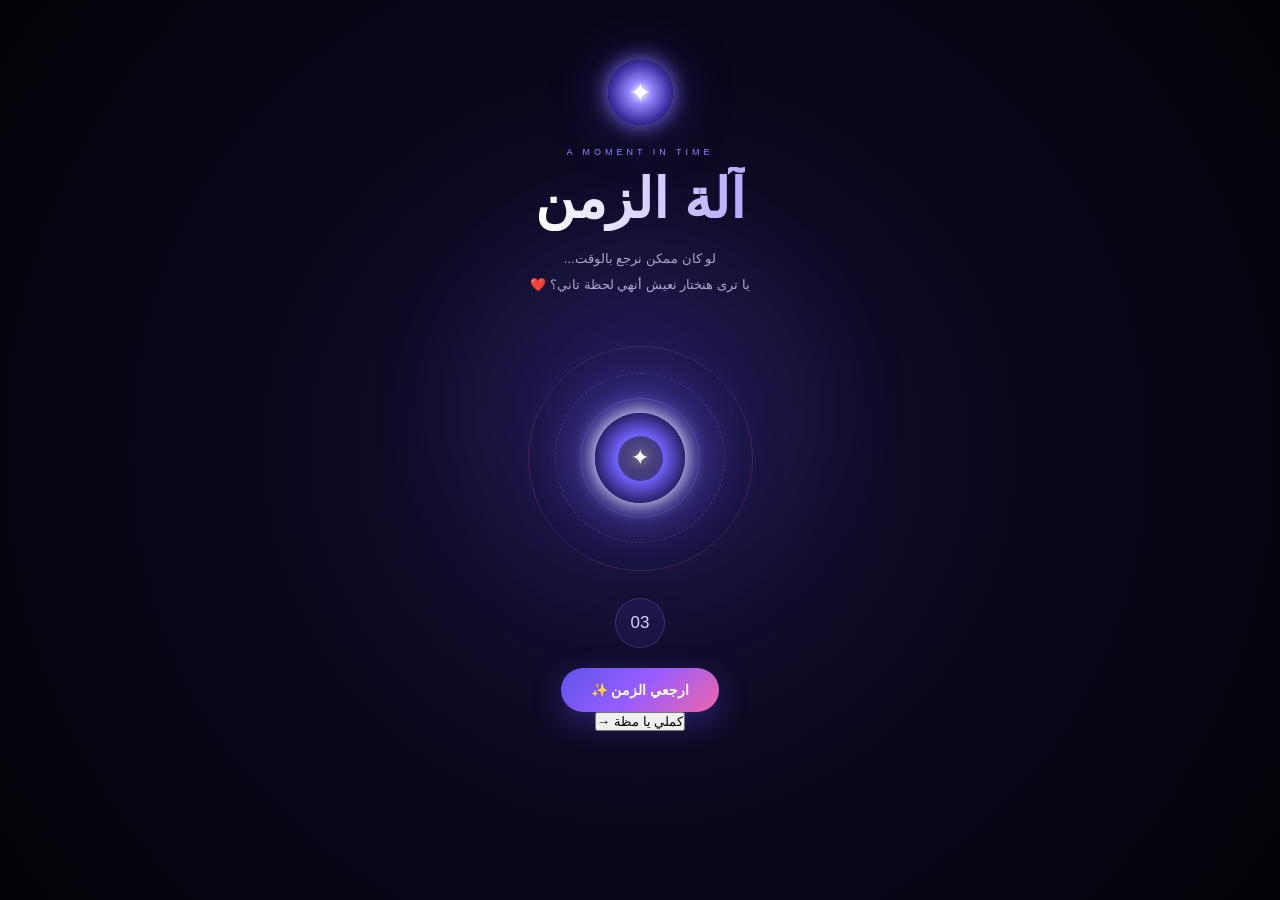
==== gallery.html @ 5ac88e06 "Fix button markup and add newline at end of file" ====
<!DOCTYPE html>
<html lang="ar" dir="rtl">

<head>
    <meta charset="UTF-8">

    <meta
        name="viewport"
        content="width=device-width, initial-scale=1.0"
    >

    <title>آلة الزمن ❤️</title>

    <link rel="stylesheet" href="gallery.css">
</head>

<body>

    <!-- النجوم -->
    <div id="stars"></div>

    <!-- الإضاءة -->
    <div class="ambient-light"></div>

    <main class="time-page">

        <div class="time-badge">
            ✦
        </div>

        <span class="mini-title">
            A MOMENT IN TIME
        </span>

        <h1>
            آلة الزمن
        </h1>

        <p class="intro">
            لو كان ممكن نرجع بالوقت...
            <br>
            يا ترى هنختار نعيش أنهي لحظة تاني؟ ❤️
        </p>


        <!-- الساعة -->
        <div class="time-machine">

            <div class="orbit orbit-1"></div>
            <div class="orbit orbit-2"></div>
            <div class="orbit orbit-3"></div>

            <div class="clock">

                <div class="clock-inner">
                    <span id="clockSymbol">✦</span>
                </div>

            </div>

        </div>


        <!-- العد التنازلي -->

        <div class="countdown">

            <span id="counter">
                03
            </span>

        </div>


        <button
            id="startTime"
            class="time-button"
        >
            ارجعي الزمن ✨
        </button>


        <!-- الذكريات -->

        <section
            id="memoryBox"
            class="memory-box"
        >

            <div class="memory-line"></div>

            <span class="memory-number">
                MEMORY <b id="memoryNumber">01</b>
            </span>

            <h2 id="memoryTitle">
                لحظة...
            </h2>

            <p id="memoryText">
                الزمن لسه بيبدأ ❤️
            </p>

            <div class="memory-symbol">
                ∞
            </div>

        </section>


        <button
            id="nextPageBtn"
            class="next-page-button"
        >
                <span class="btn-text">كملي يا مظة</span>
            <span class="btn-icon">→</span>
        </button>



    </main>


    <script src="gallery.js"></script>

</body>
</html>
---- gallery.css ----
* {
    margin: 0;
    padding: 0;
    box-sizing: border-box;
}

html,
body {
    min-height: 100%;
}

body {
    overflow-x: hidden;

    background:
        radial-gradient(
            circle at center,
            #19143d 0%,
            #09071b 50%,
            #020207 100%
        );

    color: white;

    font-family:
        Arial,
        sans-serif;
}


/* =========================
   STARS
========================= */

#stars {
    position: fixed;
    inset: 0;

    overflow: hidden;

    pointer-events: none;

    z-index: 0;
}

.star {
    position: absolute;

    width: 2px;
    height: 2px;

    border-radius: 50%;

    background: white;

    box-shadow:
        0 0 7px white,
        0 0 15px #9d8cff;

    animation:
        starMove linear infinite,
        starBlink ease-in-out infinite;
}

@keyframes starMove {

    from {
        transform:
            translateY(110vh);
    }

    to {
        transform:
            translateY(-20vh);
    }

}

@keyframes starBlink {

    50% {
        opacity: .2;
        transform: scale(.5);
    }

}


/* =========================
   AMBIENT LIGHT
========================= */

.ambient-light {

    position: fixed;

    width: 500px;
    height: 500px;

    left: 50%;
    top: 45%;

    transform:
        translate(-50%, -50%);

    border-radius: 50%;

    background:
        radial-gradient(
            circle,
            rgba(105, 83, 255, .2),
            transparent 65%
        );

    filter: blur(35px);

    pointer-events: none;

    animation:
        ambientPulse 5s infinite;
}

@keyframes ambientPulse {

    50% {
        transform:
            translate(-50%, -50%)
            scale(1.4);

        opacity: .5;
    }

}


/* =========================
   PAGE
========================= */

.time-page {

    position: relative;

    z-index: 2;

    min-height: 100vh;

    padding:
        60px 20px;

    text-align: center;

    display: flex;

    flex-direction: column;

    align-items: center;
}


/* =========================
   BADGE
========================= */

.time-badge {

    width: 65px;
    height: 65px;

    display: flex;

    align-items: center;
    justify-content: center;

    border-radius: 50%;

    font-size: 27px;

    background:
        radial-gradient(
            circle,
            white,
            #9186ff 25%,
            #3a2c9c 65%,
            #17133f
        );

    box-shadow:
        0 0 20px #8275ff,
        0 0 60px rgba(100,80,255,.35);

    animation:
        badgePulse 2s infinite;
}

@keyframes badgePulse {

    50% {
        transform: scale(1.1);

        box-shadow:
            0 0 30px #968cff,
            0 0 90px rgba(100,80,255,.5);
    }

}


/* =========================
   TITLES
========================= */

.mini-title {

    margin-top: 22px;

    color: #928aff;

    font-size: 9px;

    letter-spacing: 4px;
}

h1 {

    margin-top: 10px;

    font-size:
        clamp(35px, 8vw, 55px);

    background:
        linear-gradient(
            90deg,
            #ffffff,
            #b7aaff,
            #ffacd0,
            #ffffff
        );

    background-size: 300%;

    -webkit-background-clip: text;

    -webkit-text-fill-color: transparent;

    animation:
        gradientMove 5s linear infinite;
}

@keyframes gradientMove {

    to {
        background-position:
            300%;
    }

}

.intro {

    margin-top: 15px;

    color: #aaa7c8;

    font-size: 13px;

    line-height: 2;
}


/* =========================
   TIME MACHINE
========================= */

.time-machine {

    position: relative;

    width: 230px;
    height: 230px;

    margin:
        45px auto 20px;

    display: flex;

    align-items: center;
    justify-content: center;
}


/* الدوائر */

.orbit {

    position: absolute;

    border-radius: 50%;

    border:
        1px solid
        rgba(142,130,255,.25);
}

.orbit-1 {

    width: 120px;
    height: 120px;

    animation:
        rotateClock 5s linear infinite;
}

.orbit-2 {

    width: 170px;
    height: 170px;

    border-style: dashed;

    animation:
        rotateClock 9s linear infinite reverse;
}

.orbit-3 {

    width: 225px;
    height: 225px;

    border-color:
        rgba(255,120,190,.15);

    animation:
        rotateClock 15s linear infinite;
}

@keyframes rotateClock {

    to {
        transform: rotate(360deg);
    }

}


/* الساعة */

.clock {

    width: 90px;
    height: 90px;

    border-radius: 50%;

    display: flex;

    align-items: center;
    justify-content: center;

    background:
        radial-gradient(
            circle,
            white,
            #c5bdff 8%,
            #7264ff 35%,
            #211957 75%
        );

    box-shadow:
        0 0 20px white,
        0 0 55px #7467ff,
        0 0 100px rgba(100,80,255,.35);

    animation:
        clockPulse 2s infinite;
}

@keyframes clockPulse {

    50% {
        transform: scale(1.13);
    }

}

.clock-inner {

    width: 45px;
    height: 45px;

    border-radius: 50%;

    display: flex;

    align-items: center;
    justify-content: center;

    background:
        rgba(20,15,60,.7);

    box-shadow:
        inset 0 0 15px
        rgba(255,255,255,.2);
}

.clock-inner span {

    font-size: 22px;

    color: white;

    text-shadow:
        0 0 15px white;
}


/* =========================
   COUNTER
========================= */

.countdown {

    margin-top: 5px;
}

#counter {

    width: 50px;
    height: 50px;

    display: flex;

    align-items: center;
    justify-content: center;

    border-radius: 50%;

    color: #d9d5ff;

    font-size: 17px;

    background:
        rgba(100,90,255,.1);

    border:
        1px solid
        rgba(150,140,255,.25);
}


/* =========================
   BUTTON
========================= */

.time-button {

    margin-top: 20px;

    padding:
        14px 30px;

    border: none;

    border-radius: 50px;

    color: white;

    font-size: 14px;

    font-weight: bold;

    cursor: pointer;

    background:
        linear-gradient(
            135deg,
            #5d55e8,
            #9a5cff,
            #ed65a8
        );

    box-shadow:
        0 10px 30px
        rgba(100,80,255,.35);

    transition: .4s;
}

.time-button:hover {

    transform:
        translateY(-4px)
        scale(1.05);

    box-shadow:
        0 15px 45px
        rgba(140,80,255,.55);
}

.time-button:disabled {

    opacity: .6;

    cursor: default;

    transform: none;
}


/* =========================
   MEMORY BOX
========================= */

.memory-box {

    width:
        min(90%, 500px);

    max-height: 0;

    overflow: hidden;

    opacity: 0;

    transition:
        max-height 1.5s ease,
        opacity 1s ease,
        margin 1s ease;
}

.memory-box.show {

    max-height: 400px;

    opacity: 1;

    margin-top: 40px;
}

.memory-line {

    width: 60px;
    height: 1px;

    margin: auto;

    background:
        linear-gradient(
            90deg,
            transparent,
            #9d91ff,
            transparent
        );
}

.memory-number {

    display: block;

    margin-top: 18px;

    color: #8177ff;

    font-size: 9px;

    letter-spacing: 3px;
}

.memory-box h2 {

    margin-top: 15px;

    color: #f3f1ff;

    font-size: 22px;

}

.memory-box p {

    margin-top: 12px;

    color: #aaa8c9;

    font-size: 13px;

    line-height: 2;
}

.memory-symbol {

    margin-top: 20px;

    font-size: 38px;

    color: #a69cff;

    text-shadow:
        0 0 25px #8174ff;

    animation:
        infinityGlow 2s infinite;
}

@keyframes infinityGlow {

    50% {
        transform:
            scale(1.2)
            rotate(180deg);
    }

}


/* =========================
   BACK
========================= */

.back-button {

    margin-top: 45px;

    color: #74708f;

    text-decoration: none;

    font-size: 12px;

    transition: .3s;
}

.back-button:hover {

    color: #c3bcff;
}


/* MOBILE */

@media(max-width:600px) {

    .time-page {
        padding-top: 45px;
    }

    .time-machine {
        margin-top: 35px;
    }

}
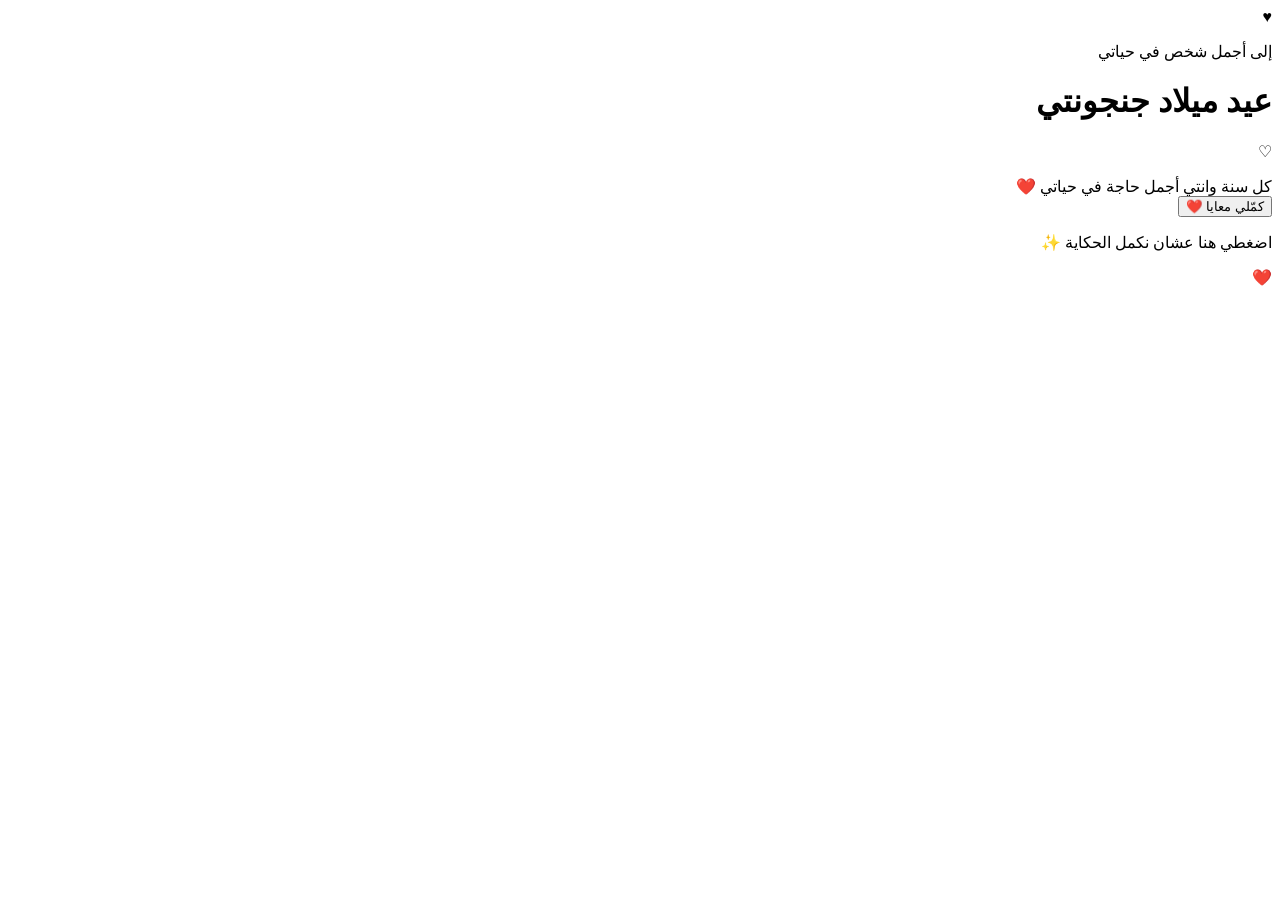
==== commit 2279f083: "Update gallery.html" ====
--- a/gallery.html
+++ b/gallery.html
@@ -1,127 +1,64 @@
 <!DOCTYPE html>
 <html lang="ar" dir="rtl">
-
 <head>
     <meta charset="UTF-8">
+    <meta name="viewport" content="width=device-width, initial-scale=1.0">
 
-    <meta
-        name="viewport"
-        content="width=device-width, initial-scale=1.0"
-    >
+    <title>عيد ميلاد جنجونتي ❤️</title>
 
-    <title>آلة الزمن ❤️</title>
-
-    <link rel="stylesheet" href="gallery.css">
+    <link rel="stylesheet" href="style.css">
 </head>
 
 <body>
 
-    <!-- النجوم -->
-    <div id="stars"></div>
+    <!-- قلوب الخلفية -->
+    <div class="hearts"></div>
 
-    <!-- الإضاءة -->
-    <div class="ambient-light"></div>
+    <!-- اللمعات -->
+    <div class="sparkles"></div>
 
-    <main class="time-page">
+    <main class="birthday-page">
 
-        <div class="time-badge">
-            ✦
-        </div>
+        <div class="top-heart">♥</div>
 
-        <span class="mini-title">
-            A MOMENT IN TIME
-        </span>
+        <p class="small-title">إلى أجمل شخص في حياتي</p>
 
-        <h1>
-            آلة الزمن
+        <h1 class="title">
+            عيد ميلاد
+            <span>جنجونتي</span>
         </h1>
 
-        <p class="intro">
-            لو كان ممكن نرجع بالوقت...
-            <br>
-            يا ترى هنختار نعيش أنهي لحظة تاني؟ ❤️
-        </p>
+        <div class="line"></div>
 
+        <!-- النص المتحرك -->
+        <div class="message-box">
 
-        <!-- الساعة -->
-        <div class="time-machine">
+            <div class="heart-icon">♡</div>
 
-            <div class="orbit orbit-1"></div>
-            <div class="orbit orbit-2"></div>
-            <div class="orbit orbit-3"></div>
-
-            <div class="clock">
-
-                <div class="clock-inner">
-                    <span id="clockSymbol">✦</span>
-                </div>
-
-            </div>
+            <p id="typingText"></p>
 
         </div>
 
-
-        <!-- العد التنازلي -->
-
-        <div class="countdown">
-
-            <span id="counter">
-                03
-            </span>
-
+        <div class="love-text">
+            كل سنة وانتي أجمل حاجة في حياتي ❤️
         </div>
 
-
-        <button
-            id="startTime"
-            class="time-button"
-        >
-            ارجعي الزمن ✨
+        <!-- زر الانتقال -->
+        <button class="next-btn" onclick="goNext()">
+            <span>كمّلي معايا</span>
+            <b>❤️</b>
         </button>
 
-
-        <!-- الذكريات -->
-
-        <section
-            id="memoryBox"
-            class="memory-box"
-        >
-
-            <div class="memory-line"></div>
-
-            <span class="memory-number">
-                MEMORY <b id="memoryNumber">01</b>
-            </span>
-
-            <h2 id="memoryTitle">
-                لحظة...
-            </h2>
-
-            <p id="memoryText">
-                الزمن لسه بيبدأ ❤️
-            </p>
-
-            <div class="memory-symbol">
-                ∞
-            </div>
-
-        </section>
-
-
-        <button
-            id="nextPageBtn"
-            class="next-page-button"
-        >
-                <span class="btn-text">كملي يا مظة</span>
-            <span class="btn-icon">→</span>
-        </button>
-
-
+        <p class="hint">اضغطي هنا عشان نكمل الحكاية ✨</p>
 
     </main>
 
+    <!-- شاشة الانتقال -->
+    <div class="transition-screen">
+        <div class="transition-heart">❤️</div>
+    </div>
 
-    <script src="gallery.js"></script>
+    <script src="script.js"></script>
 
 </body>
 </html>
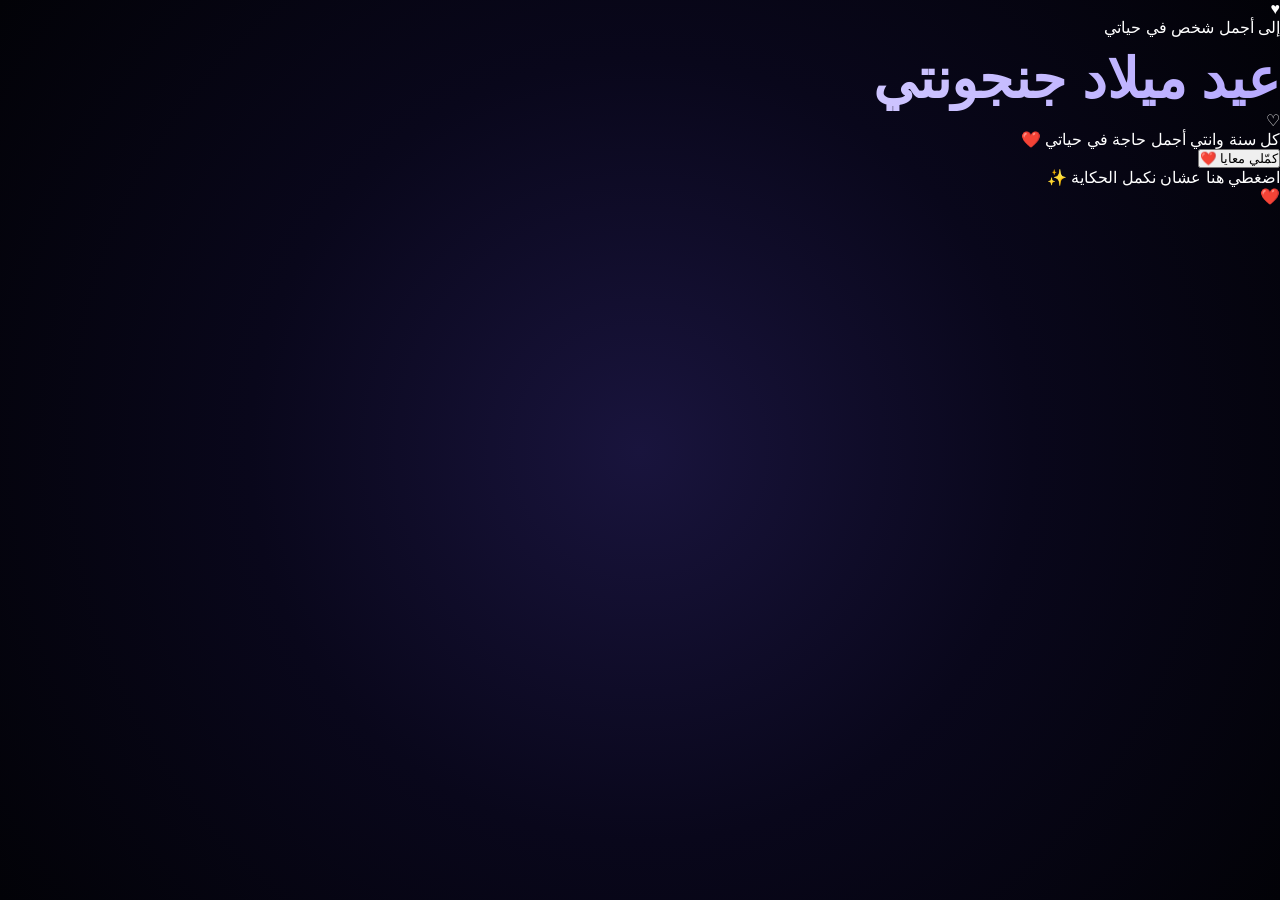
==== commit f55f3d75: "Update gallery.html" ====
--- a/gallery.html
+++ b/gallery.html
@@ -6,7 +6,7 @@
 
     <title>عيد ميلاد جنجونتي ❤️</title>
 
-    <link rel="stylesheet" href="style.css">
+    <link rel="stylesheet" href="gallery.css">
 </head>
 
 <body>
--- a/gallery.css
+++ b/gallery.css
@@ -0,0 +1,757 @@
+* {
+    margin: 0;
+    padding: 0;
+    box-sizing: border-box;
+}
+
+html,
+body {
+    min-height: 100%;
+}
+
+body {
+    overflow-x: hidden;
+
+    background:
+        radial-gradient(
+            circle at center,
+            #19143d 0%,
+            #09071b 50%,
+            #020207 100%
+        );
+
+    color: white;
+
+    font-family:
+        Arial,
+        sans-serif;
+}
+
+
+/* =========================
+   STARS
+========================= */
+
+#stars {
+    position: fixed;
+    inset: 0;
+
+    overflow: hidden;
+
+    pointer-events: none;
+
+    z-index: 0;
+}
+
+.star {
+    position: absolute;
+
+    width: 2px;
+    height: 2px;
+
+    border-radius: 50%;
+
+    background: white;
+
+    box-shadow:
+        0 0 7px white,
+        0 0 15px #9d8cff;
+
+    animation:
+        starMove linear infinite,
+        starBlink ease-in-out infinite;
+}
+
+@keyframes starMove {
+
+    from {
+        transform:
+            translateY(110vh);
+    }
+
+    to {
+        transform:
+            translateY(-20vh);
+    }
+
+}
+
+@keyframes starBlink {
+
+    50% {
+        opacity: .2;
+        transform: scale(.5);
+    }
+
+}
+
+
+/* =========================
+   AMBIENT LIGHT
+========================= */
+
+.ambient-light {
+
+    position: fixed;
+
+    width: 500px;
+    height: 500px;
+
+    left: 50%;
+    top: 45%;
+
+    transform:
+        translate(-50%, -50%);
+
+    border-radius: 50%;
+
+    background:
+        radial-gradient(
+            circle,
+            rgba(105, 83, 255, .2),
+            transparent 65%
+        );
+
+    filter: blur(35px);
+
+    pointer-events: none;
+
+    animation:
+        ambientPulse 5s infinite;
+}
+
+@keyframes ambientPulse {
+
+    50% {
+        transform:
+            translate(-50%, -50%)
+            scale(1.4);
+
+        opacity: .5;
+    }
+
+}
+
+
+/* =========================
+   PAGE
+========================= */
+
+.time-page {
+
+    position: relative;
+
+    z-index: 2;
+
+    min-height: 100vh;
+
+    padding:
+        60px 20px;
+
+    text-align: center;
+
+    display: flex;
+
+    flex-direction: column;
+
+    align-items: center;
+}
+
+
+/* =========================
+   BADGE
+========================= */
+
+.time-badge {
+
+    width: 65px;
+    height: 65px;
+
+    display: flex;
+
+    align-items: center;
+    justify-content: center;
+
+    border-radius: 50%;
+
+    font-size: 27px;
+
+    background:
+        radial-gradient(
+            circle,
+            white,
+            #9186ff 25%,
+            #3a2c9c 65%,
+            #17133f
+        );
+
+    box-shadow:
+        0 0 20px #8275ff,
+        0 0 60px rgba(100,80,255,.35);
+
+    animation:
+        badgePulse 2s infinite;
+}
+
+@keyframes badgePulse {
+
+    50% {
+        transform: scale(1.1);
+
+        box-shadow:
+            0 0 30px #968cff,
+            0 0 90px rgba(100,80,255,.5);
+    }
+
+}
+
+
+/* =========================
+   TITLES
+========================= */
+
+.mini-title {
+
+    margin-top: 22px;
+
+    color: #928aff;
+
+    font-size: 9px;
+
+    letter-spacing: 4px;
+}
+
+h1 {
+
+    margin-top: 10px;
+
+    font-size:
+        clamp(35px, 8vw, 55px);
+
+    background:
+        linear-gradient(
+            90deg,
+            #ffffff,
+            #b7aaff,
+            #ffacd0,
+            #ffffff
+        );
+
+    background-size: 300%;
+
+    -webkit-background-clip: text;
+
+    -webkit-text-fill-color: transparent;
+
+    animation:
+        gradientMove 5s linear infinite;
+}
+
+@keyframes gradientMove {
+
+    to {
+        background-position:
+            300%;
+    }
+
+}
+
+.intro {
+
+    margin-top: 15px;
+
+    color: #aaa7c8;
+
+    font-size: 13px;
+
+    line-height: 2;
+}
+
+
+/* =========================
+   TIME MACHINE
+========================= */
+
+.time-machine {
+
+    position: relative;
+
+    width: 230px;
+    height: 230px;
+
+    margin:
+        45px auto 20px;
+
+    display: flex;
+
+    align-items: center;
+    justify-content: center;
+}
+
+
+/* الدوائر */
+
+.orbit {
+
+    position: absolute;
+
+    border-radius: 50%;
+
+    border:
+        1px solid
+        rgba(142,130,255,.25);
+}
+
+.orbit-1 {
+
+    width: 120px;
+    height: 120px;
+
+    animation:
+        rotateClock 5s linear infinite;
+}
+
+.orbit-2 {
+
+    width: 170px;
+    height: 170px;
+
+    border-style: dashed;
+
+    animation:
+        rotateClock 9s linear infinite reverse;
+}
+
+.orbit-3 {
+
+    width: 225px;
+    height: 225px;
+
+    border-color:
+        rgba(255,120,190,.15);
+
+    animation:
+        rotateClock 15s linear infinite;
+}
+
+@keyframes rotateClock {
+
+    to {
+        transform: rotate(360deg);
+    }
+
+}
+
+
+/* الساعة */
+
+.clock {
+
+    width: 90px;
+    height: 90px;
+
+    border-radius: 50%;
+
+    display: flex;
+
+    align-items: center;
+    justify-content: center;
+
+    background:
+        radial-gradient(
+            circle,
+            white,
+            #c5bdff 8%,
+            #7264ff 35%,
+            #211957 75%
+        );
+
+    box-shadow:
+        0 0 20px white,
+        0 0 55px #7467ff,
+        0 0 100px rgba(100,80,255,.35);
+
+    animation:
+        clockPulse 2s infinite;
+}
+
+@keyframes clockPulse {
+
+    50% {
+        transform: scale(1.13);
+    }
+
+}
+
+.clock-inner {
+
+    width: 45px;
+    height: 45px;
+
+    border-radius: 50%;
+
+    display: flex;
+
+    align-items: center;
+    justify-content: center;
+
+    background:
+        rgba(20,15,60,.7);
+
+    box-shadow:
+        inset 0 0 15px
+        rgba(255,255,255,.2);
+}
+
+.clock-inner span {
+
+    font-size: 22px;
+
+    color: white;
+
+    text-shadow:
+        0 0 15px white;
+}
+
+
+/* =========================
+   COUNTER
+========================= */
+
+.countdown {
+
+    margin-top: 5px;
+}
+
+#counter {
+
+    width: 50px;
+    height: 50px;
+
+    display: flex;
+
+    align-items: center;
+    justify-content: center;
+
+    border-radius: 50%;
+
+    color: #d9d5ff;
+
+    font-size: 17px;
+
+    background:
+        rgba(100,90,255,.1);
+
+    border:
+        1px solid
+        rgba(150,140,255,.25);
+}
+
+
+/* =========================
+   BUTTON
+========================= */
+
+.time-button {
+
+    margin-top: 20px;
+
+    padding:
+        14px 30px;
+
+    border: none;
+
+    border-radius: 50px;
+
+    color: white;
+
+    font-size: 14px;
+
+    font-weight: bold;
+
+    cursor: pointer;
+
+    background:
+        linear-gradient(
+            135deg,
+            #5d55e8,
+            #9a5cff,
+            #ed65a8
+        );
+
+    box-shadow:
+        0 10px 30px
+        rgba(100,80,255,.35);
+
+    transition: .4s;
+}
+
+.time-button:hover {
+
+    transform:
+        translateY(-4px)
+        scale(1.05);
+
+    box-shadow:
+        0 15px 45px
+        rgba(140,80,255,.55);
+}
+
+.time-button:disabled {
+
+    opacity: .6;
+
+    cursor: default;
+
+    transform: none;
+}
+
+
+/* =========================
+   MEMORY BOX
+========================= */
+
+.memory-box {
+
+    width:
+        min(90%, 500px);
+
+    max-height: 0;
+
+    overflow: hidden;
+
+    opacity: 0;
+
+    transition:
+        max-height 1.5s ease,
+        opacity 1s ease,
+        margin 1s ease;
+}
+
+.memory-box.show {
+
+    max-height: 400px;
+
+    opacity: 1;
+
+    margin-top: 40px;
+}
+
+.memory-line {
+
+    width: 60px;
+    height: 1px;
+
+    margin: auto;
+
+    background:
+        linear-gradient(
+            90deg,
+            transparent,
+            #9d91ff,
+            transparent
+        );
+}
+
+.memory-number {
+
+    display: block;
+
+    margin-top: 18px;
+
+    color: #8177ff;
+
+    font-size: 9px;
+
+    letter-spacing: 3px;
+}
+
+.memory-box h2 {
+
+    margin-top: 15px;
+
+    color: #f3f1ff;
+
+    font-size: 22px;
+
+}
+
+.memory-box p {
+
+    margin-top: 12px;
+
+    color: #aaa8c9;
+
+    font-size: 13px;
+
+    line-height: 2;
+}
+
+.memory-symbol {
+
+    margin-top: 20px;
+
+    font-size: 38px;
+
+    color: #a69cff;
+
+    text-shadow:
+        0 0 25px #8174ff;
+
+    animation:
+        infinityGlow 2s infinite;
+}
+
+@keyframes infinityGlow {
+
+    50% {
+        transform:
+            scale(1.2)
+            rotate(180deg);
+    }
+
+}
+
+
+/* =========================
+   NEXT PAGE BUTTON
+========================= */
+
+.next-page-button {
+
+    margin-top: 50px;
+
+    padding: 15px 35px;
+
+    border: 2px solid transparent;
+
+    border-radius: 50px;
+
+    color: white;
+
+    font-size: 15px;
+
+    font-weight: bold;
+    
+    cursor: pointer;
+    
+    background: linear-gradient(
+        135deg,
+        #ff6b9d,
+        #c44569
+    );
+
+    box-shadow:
+        0 10px 30px
+        rgba(200, 69, 105, 0.4);
+
+    transition: all 0.5s cubic-bezier(0.25, 0.8, 0.25, 1);
+
+    position: relative;
+
+    overflow: hidden;
+
+    display: flex;
+
+    align-items: center;
+    gap: 10px;
+}
+
+.next-page-button::before {
+
+    content: '';
+
+    position: absolute;
+
+    top: 50%;
+
+    left: -100%;
+
+    width: 100%;
+
+    height: 100%;
+
+    background: linear-gradient(
+        90deg,
+        transparent,
+        rgba(255, 255, 255, 0.3),
+        transparent
+    );
+
+    transform: translateY(-50%);
+
+    transition: left 0.5s;
+}
+
+.next-page-button:hover::before {
+
+    left: 100%;
+}
+
+.next-page-button:hover {
+
+    transform: translateY(-5px) scale(1.08);
+
+    box-shadow:
+        0 20px 50px
+        rgba(200, 69, 105, 0.6),
+        0 0 30px rgba(255, 107, 157, 0.4);
+
+    background: linear-gradient(
+        135deg,
+        #ff85b3,
+        #d46578
+    );
+}
+
+.btn-text {
+
+    position: relative;
+
+    z-index: 1;
+}
+
+.btn-icon {
+
+    position: relative;
+
+    z-index: 1;
+
+    display: inline-block;
+
+    transition: transform 0.5s cubic-bezier(0.25, 0.8, 0.25, 1);
+
+    font-size: 18px;
+}
+
+.next-page-button:hover .btn-icon {
+
+    transform: translateX(8px);
+}
+
+.next-page-button:active {
+
+    transform: translateY(-2px) scale(1.05);
+}
+
+
+/* MOBILE */
+
+@media(max-width:600px) {
+
+    .time-page {
+        padding-top: 45px;
+    }
+
+    .time-machine {
+        margin-top: 35px;
+    }
+
+    .next-page-button {
+        margin-top: 40px;
+
+        padding: 12px 25px;
+
+        font-size: 13px;
+    }
+
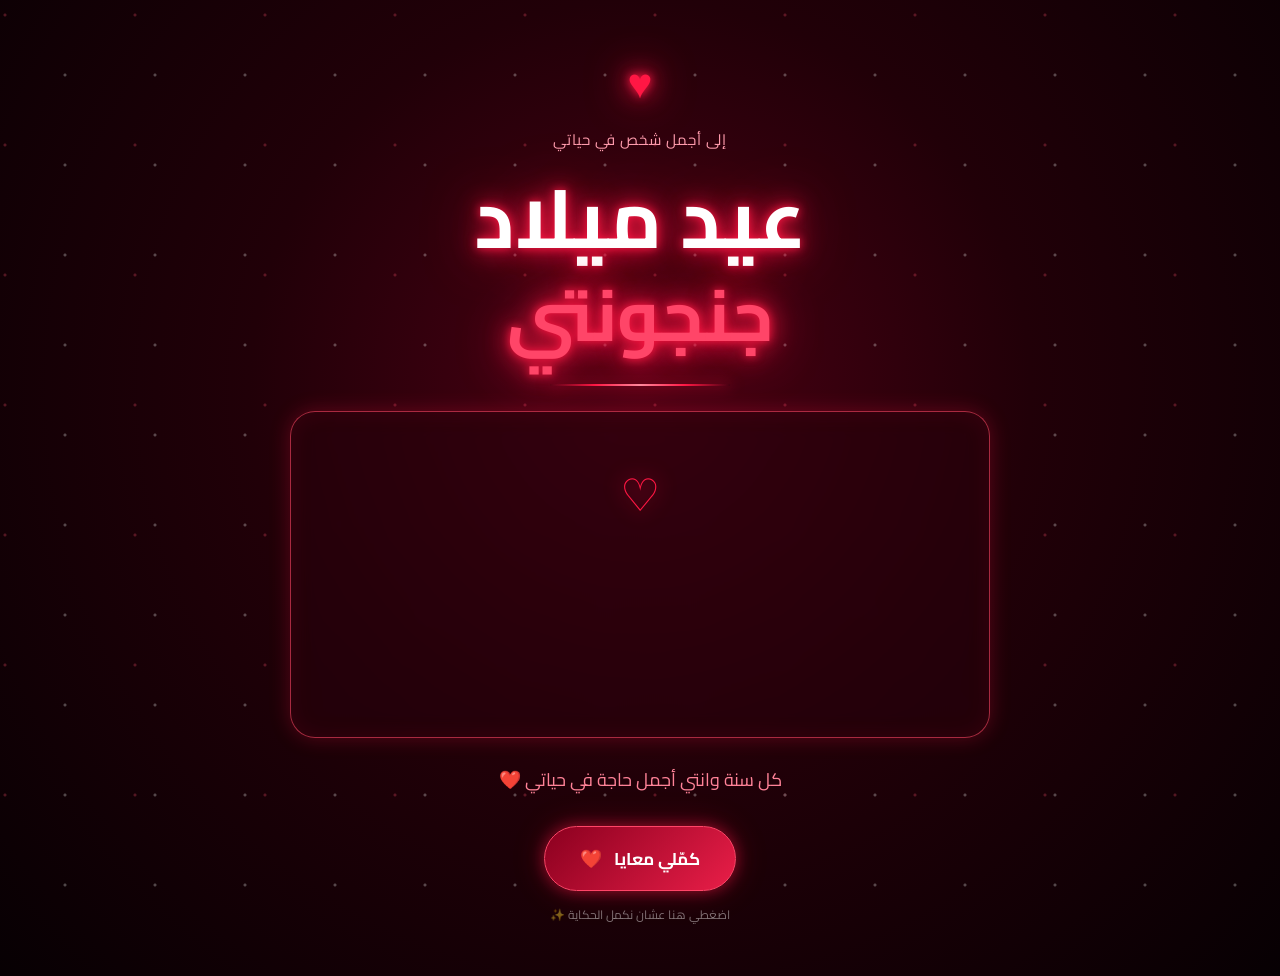
==== commit 56635e6b: "Update gallery.html" ====
--- a/gallery.html
+++ b/gallery.html
@@ -6,7 +6,7 @@
 
     <title>عيد ميلاد جنجونتي ❤️</title>
 
-    <link rel="stylesheet" href="gallery.css">
+    <link rel="stylesheet" href="/gallery.css">
 </head>
 
 <body>
--- a/gallery.css
+++ b/gallery.css
@@ -1,757 +1,549 @@
+@import url('https://fonts.googleapis.com/css2?family=Cairo:wght@400;600;700&family=Pacifico&display=swap');
+
 * {
     margin: 0;
     padding: 0;
     box-sizing: border-box;
 }
 
-html,
 body {
-    min-height: 100%;
-}
-
-body {
+    min-height: 100vh;
     overflow-x: hidden;
-
     background:
-        radial-gradient(
-            circle at center,
-            #19143d 0%,
-            #09071b 50%,
-            #020207 100%
-        );
-
+        radial-gradient(circle at 50% 40%, #4d0014 0%, #210008 45%, #070003 100%);
     color: white;
-
-    font-family:
-        Arial,
-        sans-serif;
-}
-
-
-/* =========================
-   STARS
-========================= */
-
-#stars {
-    position: fixed;
-    inset: 0;
-
-    overflow: hidden;
-
-    pointer-events: none;
-
-    z-index: 0;
-}
-
-.star {
-    position: absolute;
-
-    width: 2px;
-    height: 2px;
-
-    border-radius: 50%;
-
-    background: white;
-
-    box-shadow:
-        0 0 7px white,
-        0 0 15px #9d8cff;
-
-    animation:
-        starMove linear infinite,
-        starBlink ease-in-out infinite;
-}
-
-@keyframes starMove {
-
+    font-family: "Cairo", sans-serif;
+}
+
+/* =========================
+   الصفحة
+========================= */
+
+.birthday-page {
+    min-height: 100vh;
+    position: relative;
+    z-index: 5;
+
+    display: flex;
+    flex-direction: column;
+    align-items: center;
+    justify-content: center;
+
+    padding: 50px 20px;
+    text-align: center;
+
+    animation: pageIn 1.5s ease;
+}
+
+@keyframes pageIn {
     from {
-        transform:
-            translateY(110vh);
+        opacity: 0;
+        transform: scale(.92);
     }
 
     to {
-        transform:
-            translateY(-20vh);
-    }
-
-}
-
-@keyframes starBlink {
-
-    50% {
-        opacity: .2;
-        transform: scale(.5);
-    }
-
-}
-
-
-/* =========================
-   AMBIENT LIGHT
-========================= */
-
-.ambient-light {
-
-    position: fixed;
-
-    width: 500px;
-    height: 500px;
-
-    left: 50%;
-    top: 45%;
-
-    transform:
-        translate(-50%, -50%);
-
-    border-radius: 50%;
-
-    background:
-        radial-gradient(
-            circle,
-            rgba(105, 83, 255, .2),
-            transparent 65%
-        );
-
-    filter: blur(35px);
-
-    pointer-events: none;
-
-    animation:
-        ambientPulse 5s infinite;
-}
-
-@keyframes ambientPulse {
-
-    50% {
-        transform:
-            translate(-50%, -50%)
-            scale(1.4);
-
-        opacity: .5;
-    }
-
-}
-
-
-/* =========================
-   PAGE
-========================= */
-
-.time-page {
-
-    position: relative;
-
-    z-index: 2;
-
-    min-height: 100vh;
-
-    padding:
-        60px 20px;
-
-    text-align: center;
-
-    display: flex;
-
-    flex-direction: column;
-
-    align-items: center;
-}
-
-
-/* =========================
-   BADGE
-========================= */
-
-.time-badge {
-
+        opacity: 1;
+        transform: scale(1);
+    }
+}
+
+/* =========================
+   القلب العلوي
+========================= */
+
+.top-heart {
     width: 65px;
     height: 65px;
 
     display: flex;
-
     align-items: center;
     justify-content: center;
 
-    border-radius: 50%;
-
-    font-size: 27px;
-
-    background:
-        radial-gradient(
-            circle,
-            white,
-            #9186ff 25%,
-            #3a2c9c 65%,
-            #17133f
-        );
-
-    box-shadow:
-        0 0 20px #8275ff,
-        0 0 60px rgba(100,80,255,.35);
-
-    animation:
-        badgePulse 2s infinite;
-}
-
-@keyframes badgePulse {
+    color: #ff1744;
+    font-size: 42px;
+
+    text-shadow:
+        0 0 10px #ff1744,
+        0 0 25px #ff1744,
+        0 0 45px #ff1744;
+
+    animation: heartbeat 1.4s infinite;
+}
+
+@keyframes heartbeat {
+    0%, 100% {
+        transform: scale(1);
+    }
 
     50% {
-        transform: scale(1.1);
-
-        box-shadow:
-            0 0 30px #968cff,
-            0 0 90px rgba(100,80,255,.5);
-    }
-
-}
-
-
-/* =========================
-   TITLES
-========================= */
-
-.mini-title {
-
-    margin-top: 22px;
-
-    color: #928aff;
-
-    font-size: 9px;
-
-    letter-spacing: 4px;
-}
-
-h1 {
-
+        transform: scale(1.18);
+    }
+}
+
+/* =========================
+   العنوان الصغير
+========================= */
+
+.small-title {
     margin-top: 10px;
 
-    font-size:
-        clamp(35px, 8vw, 55px);
-
-    background:
-        linear-gradient(
-            90deg,
-            #ffffff,
-            #b7aaff,
-            #ffacd0,
-            #ffffff
-        );
-
-    background-size: 300%;
-
-    -webkit-background-clip: text;
-
-    -webkit-text-fill-color: transparent;
-
-    animation:
-        gradientMove 5s linear infinite;
-}
-
-@keyframes gradientMove {
+    color: #ff9bad;
+    font-size: 15px;
+    letter-spacing: 1px;
+
+    animation: fadeUp 1s ease .5s both;
+}
+
+/* =========================
+   العنوان
+========================= */
+
+.title {
+    margin-top: 15px;
+
+    font-size: clamp(42px, 8vw, 82px);
+    line-height: 1.2;
+
+    font-weight: 700;
+
+    text-shadow:
+        0 0 10px #ff1744,
+        0 0 25px #ff1744,
+        0 0 55px rgba(255, 23, 68, .7);
+
+    animation: titleGlow 2s ease-in-out infinite alternate;
+}
+
+.title span {
+    display: block;
+
+    margin-top: 5px;
+
+    color: #ff4568;
+
+    font-size: clamp(38px, 7vw, 72px);
+
+    text-shadow:
+        0 0 10px #ff1744,
+        0 0 25px #ff1744,
+        0 0 50px #ff1744;
+}
+
+@keyframes titleGlow {
+    from {
+        filter: brightness(.9);
+    }
 
     to {
-        background-position:
-            300%;
-    }
-
-}
-
-.intro {
-
-    margin-top: 15px;
-
-    color: #aaa7c8;
-
-    font-size: 13px;
-
-    line-height: 2;
-}
-
-
-/* =========================
-   TIME MACHINE
-========================= */
-
-.time-machine {
-
-    position: relative;
-
-    width: 230px;
-    height: 230px;
-
-    margin:
-        45px auto 20px;
-
-    display: flex;
-
-    align-items: center;
-    justify-content: center;
-}
-
-
-/* الدوائر */
-
-.orbit {
-
-    position: absolute;
-
-    border-radius: 50%;
-
-    border:
-        1px solid
-        rgba(142,130,255,.25);
-}
-
-.orbit-1 {
-
-    width: 120px;
-    height: 120px;
-
-    animation:
-        rotateClock 5s linear infinite;
-}
-
-.orbit-2 {
-
-    width: 170px;
-    height: 170px;
-
-    border-style: dashed;
-
-    animation:
-        rotateClock 9s linear infinite reverse;
-}
-
-.orbit-3 {
-
-    width: 225px;
-    height: 225px;
-
-    border-color:
-        rgba(255,120,190,.15);
-
-    animation:
-        rotateClock 15s linear infinite;
-}
-
-@keyframes rotateClock {
-
-    to {
-        transform: rotate(360deg);
-    }
-
-}
-
-
-/* الساعة */
-
-.clock {
-
-    width: 90px;
-    height: 90px;
-
-    border-radius: 50%;
-
-    display: flex;
-
-    align-items: center;
-    justify-content: center;
-
-    background:
-        radial-gradient(
-            circle,
-            white,
-            #c5bdff 8%,
-            #7264ff 35%,
-            #211957 75%
-        );
-
-    box-shadow:
-        0 0 20px white,
-        0 0 55px #7467ff,
-        0 0 100px rgba(100,80,255,.35);
-
-    animation:
-        clockPulse 2s infinite;
-}
-
-@keyframes clockPulse {
-
-    50% {
-        transform: scale(1.13);
-    }
-
-}
-
-.clock-inner {
-
-    width: 45px;
-    height: 45px;
-
-    border-radius: 50%;
-
-    display: flex;
-
-    align-items: center;
-    justify-content: center;
-
-    background:
-        rgba(20,15,60,.7);
-
-    box-shadow:
-        inset 0 0 15px
-        rgba(255,255,255,.2);
-}
-
-.clock-inner span {
-
-    font-size: 22px;
-
-    color: white;
-
-    text-shadow:
-        0 0 15px white;
-}
-
-
-/* =========================
-   COUNTER
-========================= */
-
-.countdown {
-
-    margin-top: 5px;
-}
-
-#counter {
-
-    width: 50px;
-    height: 50px;
-
-    display: flex;
-
-    align-items: center;
-    justify-content: center;
-
-    border-radius: 50%;
-
-    color: #d9d5ff;
-
-    font-size: 17px;
-
-    background:
-        rgba(100,90,255,.1);
-
-    border:
-        1px solid
-        rgba(150,140,255,.25);
-}
-
-
-/* =========================
-   BUTTON
-========================= */
-
-.time-button {
-
-    margin-top: 20px;
-
-    padding:
-        14px 30px;
-
-    border: none;
-
-    border-radius: 50px;
-
-    color: white;
-
-    font-size: 14px;
-
-    font-weight: bold;
-
-    cursor: pointer;
-
-    background:
-        linear-gradient(
-            135deg,
-            #5d55e8,
-            #9a5cff,
-            #ed65a8
-        );
-
-    box-shadow:
-        0 10px 30px
-        rgba(100,80,255,.35);
-
-    transition: .4s;
-}
-
-.time-button:hover {
-
-    transform:
-        translateY(-4px)
-        scale(1.05);
-
-    box-shadow:
-        0 15px 45px
-        rgba(140,80,255,.55);
-}
-
-.time-button:disabled {
-
-    opacity: .6;
-
-    cursor: default;
-
-    transform: none;
-}
-
-
-/* =========================
-   MEMORY BOX
-========================= */
-
-.memory-box {
-
-    width:
-        min(90%, 500px);
-
-    max-height: 0;
-
-    overflow: hidden;
-
-    opacity: 0;
-
-    transition:
-        max-height 1.5s ease,
-        opacity 1s ease,
-        margin 1s ease;
-}
-
-.memory-box.show {
-
-    max-height: 400px;
-
-    opacity: 1;
-
-    margin-top: 40px;
-}
-
-.memory-line {
-
-    width: 60px;
-    height: 1px;
-
-    margin: auto;
-
-    background:
-        linear-gradient(
-            90deg,
-            transparent,
-            #9d91ff,
-            transparent
-        );
-}
-
-.memory-number {
-
-    display: block;
-
-    margin-top: 18px;
-
-    color: #8177ff;
-
-    font-size: 9px;
-
-    letter-spacing: 3px;
-}
-
-.memory-box h2 {
-
-    margin-top: 15px;
-
-    color: #f3f1ff;
-
-    font-size: 22px;
-
-}
-
-.memory-box p {
-
-    margin-top: 12px;
-
-    color: #aaa8c9;
-
-    font-size: 13px;
-
-    line-height: 2;
-}
-
-.memory-symbol {
-
-    margin-top: 20px;
-
-    font-size: 38px;
-
-    color: #a69cff;
-
-    text-shadow:
-        0 0 25px #8174ff;
-
-    animation:
-        infinityGlow 2s infinite;
-}
-
-@keyframes infinityGlow {
-
-    50% {
-        transform:
-            scale(1.2)
-            rotate(180deg);
-    }
-
-}
-
-
-/* =========================
-   NEXT PAGE BUTTON
-========================= */
-
-.next-page-button {
-
-    margin-top: 50px;
-
-    padding: 15px 35px;
-
-    border: 2px solid transparent;
-
-    border-radius: 50px;
-
-    color: white;
-
-    font-size: 15px;
-
-    font-weight: bold;
-    
-    cursor: pointer;
-    
-    background: linear-gradient(
-        135deg,
-        #ff6b9d,
-        #c44569
-    );
-
-    box-shadow:
-        0 10px 30px
-        rgba(200, 69, 105, 0.4);
-
-    transition: all 0.5s cubic-bezier(0.25, 0.8, 0.25, 1);
-
-    position: relative;
-
-    overflow: hidden;
-
-    display: flex;
-
-    align-items: center;
-    gap: 10px;
-}
-
-.next-page-button::before {
-
-    content: '';
-
-    position: absolute;
-
-    top: 50%;
-
-    left: -100%;
-
-    width: 100%;
-
-    height: 100%;
+        filter: brightness(1.3);
+    }
+}
+
+/* =========================
+   الخط
+========================= */
+
+.line {
+    width: 180px;
+    height: 2px;
+
+    margin: 25px 0;
 
     background: linear-gradient(
         90deg,
         transparent,
-        rgba(255, 255, 255, 0.3),
+        #ff1744,
+        #ff8a9d,
+        #ff1744,
         transparent
     );
 
-    transform: translateY(-50%);
-
-    transition: left 0.5s;
-}
-
-.next-page-button:hover::before {
-
-    left: 100%;
-}
-
-.next-page-button:hover {
-
-    transform: translateY(-5px) scale(1.08);
+    box-shadow: 0 0 15px #ff1744;
+
+    animation: linePulse 2s infinite;
+}
+
+@keyframes linePulse {
+    50% {
+        width: 280px;
+        opacity: .6;
+    }
+}
+
+/* =========================
+   صندوق الرسالة
+========================= */
+
+.message-box {
+    position: relative;
+
+    width: min(700px, 92%);
+
+    padding: 40px 30px;
+
+    border: 1px solid rgba(255, 70, 100, .6);
+
+    border-radius: 25px;
+
+    background: rgba(40, 0, 12, .62);
+
+    backdrop-filter: blur(12px);
 
     box-shadow:
-        0 20px 50px
-        rgba(200, 69, 105, 0.6),
-        0 0 30px rgba(255, 107, 157, 0.4);
+        0 0 20px rgba(255, 23, 68, .25),
+        inset 0 0 25px rgba(255, 23, 68, .08);
+
+    animation: boxFloat 4s ease-in-out infinite;
+}
+
+@keyframes boxFloat {
+    0%, 100% {
+        transform: translateY(0);
+    }
+
+    50% {
+        transform: translateY(-8px);
+    }
+}
+
+.heart-icon {
+    color: #ff1744;
+
+    font-size: 45px;
+
+    margin-bottom: 15px;
+
+    text-shadow: 0 0 20px #ff1744;
+
+    animation: heartbeat 1.5s infinite;
+}
+
+#typingText {
+    min-height: 145px;
+
+    color: #ffe6eb;
+
+    font-size: clamp(17px, 2.5vw, 22px);
+
+    line-height: 2.1;
+
+    text-shadow: 0 0 8px rgba(255,255,255,.15);
+}
+
+/* =========================
+   النص السفلي
+========================= */
+
+.love-text {
+    margin-top: 25px;
+
+    color: #ff8298;
+
+    font-size: 18px;
+
+    animation: fadeUp 1s ease 2s both;
+}
+
+/* =========================
+   الزر
+========================= */
+
+.next-btn {
+    position: relative;
+
+    margin-top: 30px;
+
+    padding: 15px 35px;
+
+    border: 1px solid #ff4568;
+    border-radius: 50px;
 
     background: linear-gradient(
         135deg,
-        #ff85b3,
-        #d46578
+        #8b001f,
+        #e91e48
     );
-}
-
-.btn-text {
-
-    position: relative;
+
+    color: white;
+
+    font-family: "Cairo", sans-serif;
+    font-size: 17px;
+    font-weight: 700;
+
+    cursor: pointer;
+
+    overflow: hidden;
+
+    box-shadow:
+        0 0 15px rgba(255,23,68,.5),
+        0 0 35px rgba(255,23,68,.2);
+
+    transition: .4s ease;
+
+    animation: buttonIn 1s ease 2.5s both;
+}
+
+.next-btn span {
+    margin-left: 8px;
+}
+
+.next-btn b {
+    font-size: 18px;
+}
+
+.next-btn::before {
+    content: "";
+
+    position: absolute;
+
+    top: 0;
+    left: -100%;
+
+    width: 100%;
+    height: 100%;
+
+    background: linear-gradient(
+        90deg,
+        transparent,
+        rgba(255,255,255,.35),
+        transparent
+    );
+
+    transition: .6s;
+}
+
+.next-btn:hover::before {
+    left: 100%;
+}
+
+.next-btn:hover {
+    transform: translateY(-5px) scale(1.05);
+
+    box-shadow:
+        0 0 20px #ff1744,
+        0 0 50px rgba(255,23,68,.6);
+}
+
+.next-btn:active {
+    transform: scale(.94);
+}
+
+.hint {
+    margin-top: 12px;
+
+    color: rgba(255,255,255,.45);
+
+    font-size: 12px;
+}
+
+/* =========================
+   القلوب المتحركة
+========================= */
+
+.hearts {
+    position: fixed;
+    inset: 0;
+
+    overflow: hidden;
 
     z-index: 1;
-}
-
-.btn-icon {
-
-    position: relative;
-
-    z-index: 1;
-
-    display: inline-block;
-
-    transition: transform 0.5s cubic-bezier(0.25, 0.8, 0.25, 1);
-
-    font-size: 18px;
-}
-
-.next-page-button:hover .btn-icon {
-
-    transform: translateX(8px);
-}
-
-.next-page-button:active {
-
-    transform: translateY(-2px) scale(1.05);
-}
-
-
-/* MOBILE */
-
-@media(max-width:600px) {
-
-    .time-page {
-        padding-top: 45px;
-    }
-
-    .time-machine {
-        margin-top: 35px;
-    }
-
-    .next-page-button {
-        margin-top: 40px;
-
-        padding: 12px 25px;
-
-        font-size: 13px;
-    }
-
+
+    pointer-events: none;
+}
+
+.heart {
+    position: absolute;
+
+    bottom: -80px;
+
+    color: #ff1744;
+
+    font-size: var(--size);
+
+    opacity: var(--opacity);
+
+    filter:
+        drop-shadow(0 0 8px #ff1744)
+        drop-shadow(0 0 20px rgba(255,23,68,.6));
+
+    animation:
+        floatHeart var(--duration) linear infinite;
+
+    animation-delay: var(--delay);
+}
+
+@keyframes floatHeart {
+    0% {
+        transform:
+            translateY(0)
+            rotate(0deg)
+            scale(.7);
+
+        opacity: 0;
+    }
+
+    10% {
+        opacity: var(--opacity);
+    }
+
+    50% {
+        transform:
+            translateY(-50vh)
+            translateX(35px)
+            rotate(20deg)
+            scale(1);
+    }
+
+    100% {
+        transform:
+            translateY(-115vh)
+            translateX(-40px)
+            rotate(-20deg)
+            scale(.8);
+
+        opacity: 0;
+    }
+}
+
+/* =========================
+   اللمعات
+========================= */
+
+.sparkles {
+    position: fixed;
+    inset: 0;
+
+    z-index: 2;
+
+    pointer-events: none;
+
+    background-image:
+        radial-gradient(circle, rgba(255,255,255,.8) 1px, transparent 2px),
+        radial-gradient(circle, rgba(255,80,110,.8) 1px, transparent 2px);
+
+    background-size:
+        90px 90px,
+        130px 130px;
+
+    background-position:
+        20px 30px,
+        70px 80px;
+
+    opacity: .35;
+
+    animation: sparkleMove 8s linear infinite;
+}
+
+@keyframes sparkleMove {
+    from {
+        transform: translateY(0);
+    }
+
+    to {
+        transform: translateY(-90px);
+    }
+}
+
+/* =========================
+   شاشة الانتقال
+========================= */
+
+.transition-screen {
+    position: fixed;
+    inset: 0;
+
+    z-index: 100;
+
+    display: flex;
+    align-items: center;
+    justify-content: center;
+
+    background: #090003;
+
+    pointer-events: none;
+
+    transform: scale(0);
+
+    border-radius: 50%;
+
+    transition:
+        transform .8s cubic-bezier(.7,0,.2,1),
+        border-radius .8s ease;
+}
+
+.transition-screen.active {
+    transform: scale(2);
+    border-radius: 0;
+}
+
+.transition-heart {
+    font-size: 70px;
+
+    filter:
+        drop-shadow(0 0 15px #ff1744)
+        drop-shadow(0 0 40px #ff1744);
+
+    animation: transitionHeart .8s infinite alternate;
+}
+
+@keyframes transitionHeart {
+    to {
+        transform: scale(1.25);
+    }
+}
+
+/* =========================
+   Animations
+========================= */
+
+@keyframes fadeUp {
+    from {
+        opacity: 0;
+        transform: translateY(20px);
+    }
+
+    to {
+        opacity: 1;
+        transform: translateY(0);
+    }
+}
+
+@keyframes buttonIn {
+    from {
+        opacity: 0;
+        transform: translateY(30px) scale(.8);
+    }
+
+    to {
+        opacity: 1;
+        transform: translateY(0) scale(1);
+    }
+}
+
+/* =========================
+   الموبايل
+========================= */
+
+@media (max-width: 600px) {
+
+    .birthday-page {
+        padding: 35px 15px;
+    }
+
+    .message-box {
+        padding: 30px 20px;
+    }
+
+    #typingText {
+        min-height: 190px;
+        line-height: 2;
+    }
+
+    .line {
+        width: 130px;
+    }
+
+    .next-btn {
+        padding: 13px 28px;
+    }
+}
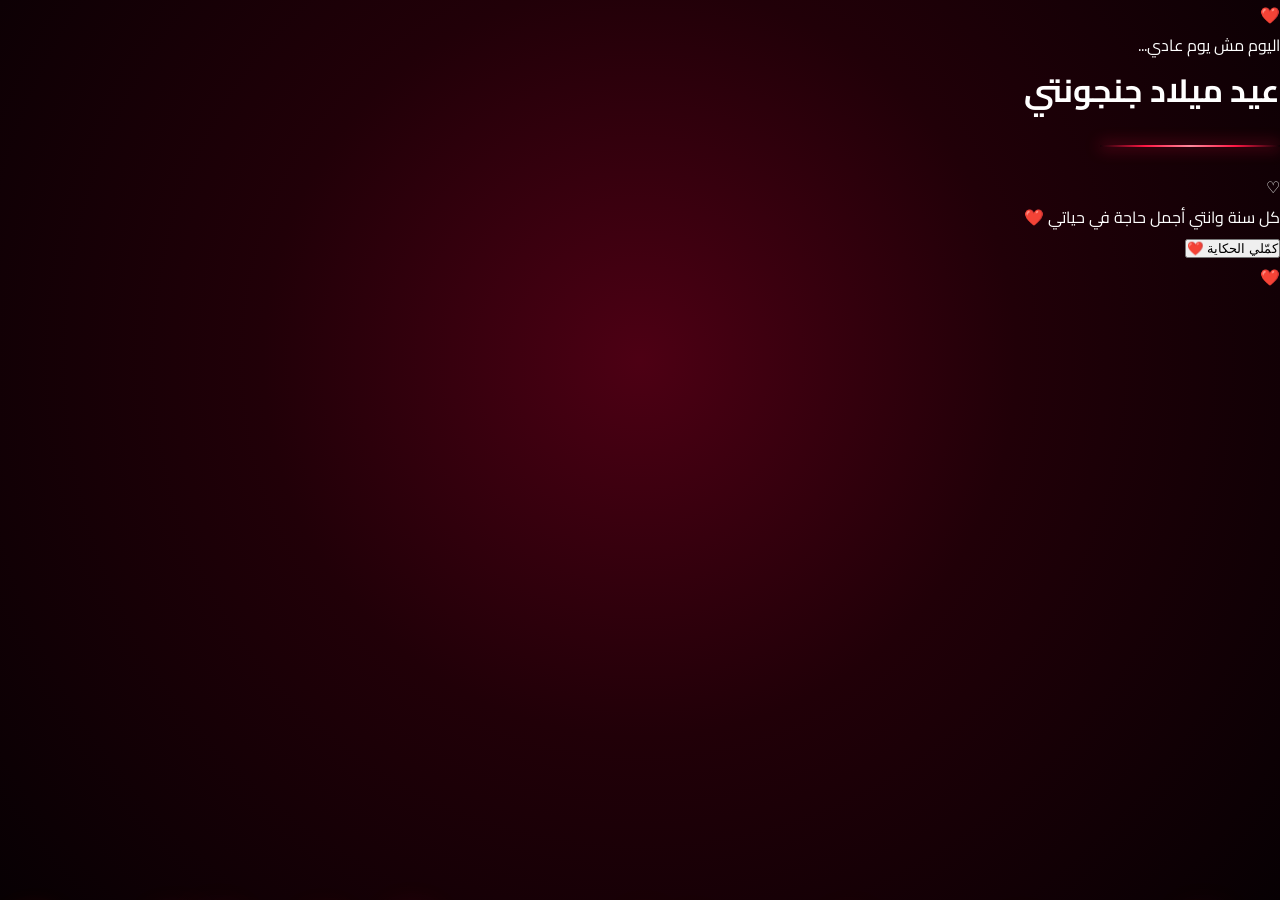
==== commit 92eb6763: "Update gallery.html" ====
--- a/gallery.html
+++ b/gallery.html
@@ -3,62 +3,51 @@
 <head>
     <meta charset="UTF-8">
     <meta name="viewport" content="width=device-width, initial-scale=1.0">
-
     <title>عيد ميلاد جنجونتي ❤️</title>
-
-    <link rel="stylesheet" href="/gallery.css">
+    <link rel="stylesheet" href="gallery.css">
 </head>
 
 <body>
 
-    <!-- قلوب الخلفية -->
-    <div class="hearts"></div>
+<div class="hearts"></div>
 
-    <!-- اللمعات -->
-    <div class="sparkles"></div>
+<main class="page">
 
-    <main class="birthday-page">
+    <div class="big-heart">❤️</div>
 
-        <div class="top-heart">♥</div>
+    <p class="small">اليوم مش يوم عادي...</p>
 
-        <p class="small-title">إلى أجمل شخص في حياتي</p>
+    <h1>
+        عيد ميلاد
+        <span>جنجونتي</span>
+    </h1>
 
-        <h1 class="title">
-            عيد ميلاد
-            <span>جنجونتي</span>
-        </h1>
+    <div class="line"></div>
 
-        <div class="line"></div>
+    <div class="card">
 
-        <!-- النص المتحرك -->
-        <div class="message-box">
+        <div class="card-heart">♡</div>
 
-            <div class="heart-icon">♡</div>
+        <p id="typing"></p>
 
-            <p id="typingText"></p>
-
-        </div>
-
-        <div class="love-text">
-            كل سنة وانتي أجمل حاجة في حياتي ❤️
-        </div>
-
-        <!-- زر الانتقال -->
-        <button class="next-btn" onclick="goNext()">
-            <span>كمّلي معايا</span>
-            <b>❤️</b>
-        </button>
-
-        <p class="hint">اضغطي هنا عشان نكمل الحكاية ✨</p>
-
-    </main>
-
-    <!-- شاشة الانتقال -->
-    <div class="transition-screen">
-        <div class="transition-heart">❤️</div>
     </div>
 
-    <script src="script.js"></script>
+    <p class="bottom">
+        كل سنة وانتي أجمل حاجة في حياتي ❤️
+    </p>
+
+    <button id="next">
+        كمّلي الحكاية
+        <span>❤️</span>
+    </button>
+
+</main>
+
+<div class="transition">
+    <div>❤️</div>
+</div>
+
+<script src="gallery.js"></script>
 
 </body>
 </html>
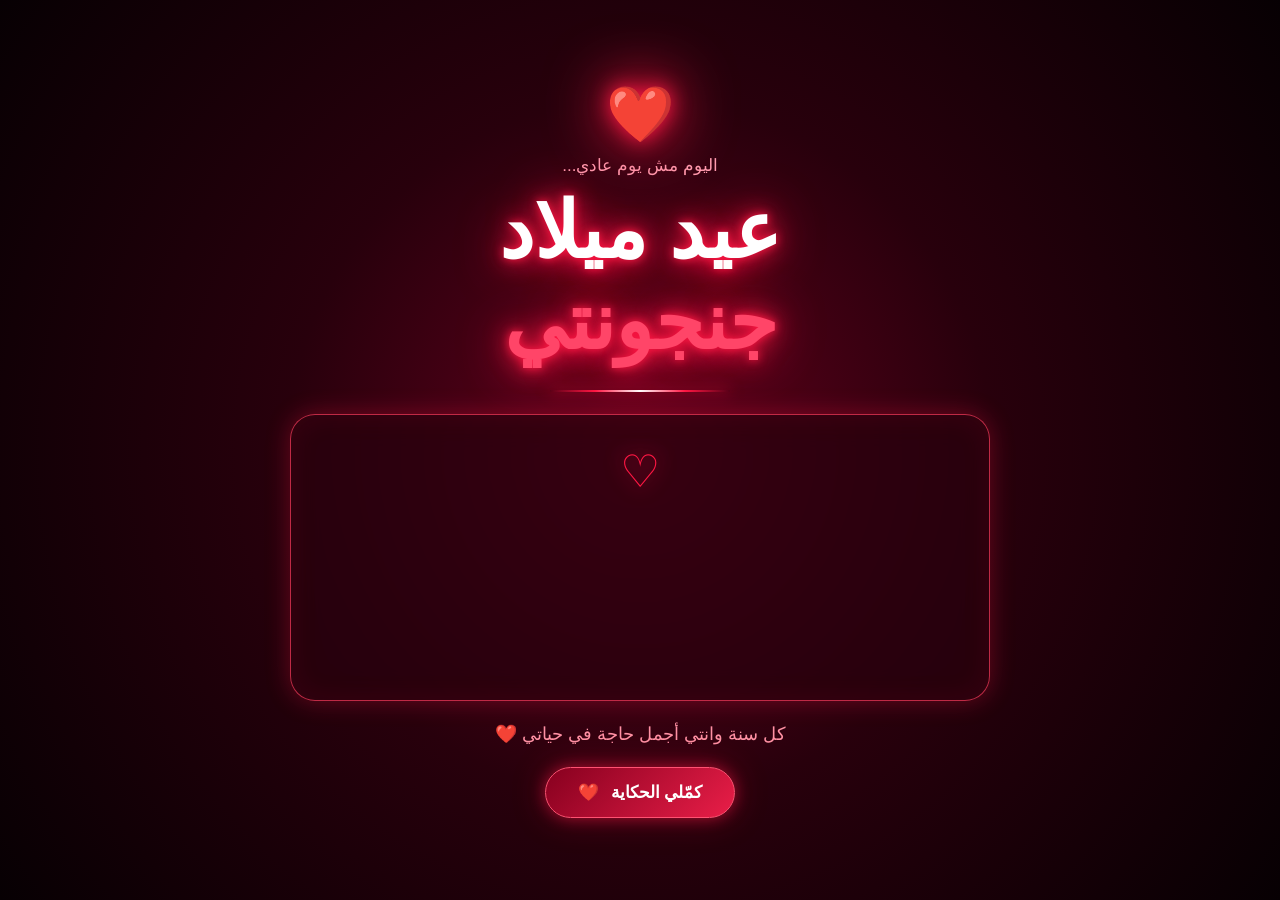
==== commit 094ee3d0: "Update gallery.html" ====
--- a/gallery.html
+++ b/gallery.html
@@ -6,13 +6,9 @@
     <title>عيد ميلاد جنجونتي ❤️</title>
     <link rel="stylesheet" href="gallery.css">
 </head>
-
 <body>
-
 <div class="hearts"></div>
-
 <main class="page">
-
     <div class="big-heart">❤️</div>
 
     <p class="small">اليوم مش يوم عادي...</p>
--- a/gallery.css
+++ b/gallery.css
@@ -1,5 +1,3 @@
-@import url('https://fonts.googleapis.com/css2?family=Cairo:wght@400;600;700&family=Pacifico&display=swap');
-
 * {
     margin: 0;
     padding: 0;
@@ -8,37 +6,40 @@
 
 body {
     min-height: 100vh;
-    overflow-x: hidden;
+    overflow: hidden;
+    font-family: Arial, sans-serif;
+    color: white;
+
     background:
-        radial-gradient(circle at 50% 40%, #4d0014 0%, #210008 45%, #070003 100%);
-    color: white;
-    font-family: "Cairo", sans-serif;
-}
-
-/* =========================
-   الصفحة
-========================= */
-
-.birthday-page {
-    min-height: 100vh;
+        radial-gradient(circle at center,
+        #65001d 0%,
+        #28000c 45%,
+        #070003 100%);
+}
+
+/* الصفحة */
+
+.page {
     position: relative;
     z-index: 5;
 
+    min-height: 100vh;
+
     display: flex;
     flex-direction: column;
+    justify-content: center;
     align-items: center;
-    justify-content: center;
-
-    padding: 50px 20px;
+
+    padding: 20px;
     text-align: center;
 
-    animation: pageIn 1.5s ease;
+    animation: pageIn 1.3s ease;
 }
 
 @keyframes pageIn {
     from {
         opacity: 0;
-        transform: scale(.92);
+        transform: scale(.8);
     }
 
     to {
@@ -47,89 +48,51 @@
     }
 }
 
-/* =========================
-   القلب العلوي
-========================= */
-
-.top-heart {
-    width: 65px;
-    height: 65px;
-
-    display: flex;
-    align-items: center;
-    justify-content: center;
-
-    color: #ff1744;
-    font-size: 42px;
-
-    text-shadow:
-        0 0 10px #ff1744,
-        0 0 25px #ff1744,
-        0 0 45px #ff1744;
-
-    animation: heartbeat 1.4s infinite;
-}
-
-@keyframes heartbeat {
-    0%, 100% {
-        transform: scale(1);
-    }
-
+/* القلب */
+
+.big-heart {
+    font-size: 55px;
+
+    filter:
+        drop-shadow(0 0 10px #ff1744)
+        drop-shadow(0 0 30px #ff1744);
+
+    animation: beat 1.3s infinite;
+}
+
+@keyframes beat {
     50% {
-        transform: scale(1.18);
-    }
-}
-
-/* =========================
-   العنوان الصغير
-========================= */
-
-.small-title {
+        transform: scale(1.25);
+    }
+}
+
+/* النص */
+
+.small {
+    margin-top: 8px;
+    color: #ff9caf;
+    font-size: 17px;
+}
+
+h1 {
     margin-top: 10px;
 
-    color: #ff9bad;
-    font-size: 15px;
-    letter-spacing: 1px;
-
-    animation: fadeUp 1s ease .5s both;
-}
-
-/* =========================
-   العنوان
-========================= */
-
-.title {
-    margin-top: 15px;
-
-    font-size: clamp(42px, 8vw, 82px);
-    line-height: 1.2;
-
-    font-weight: 700;
-
-    text-shadow:
-        0 0 10px #ff1744,
-        0 0 25px #ff1744,
-        0 0 55px rgba(255, 23, 68, .7);
-
-    animation: titleGlow 2s ease-in-out infinite alternate;
-}
-
-.title span {
-    display: block;
-
-    margin-top: 5px;
-
-    color: #ff4568;
-
-    font-size: clamp(38px, 7vw, 72px);
+    font-size: clamp(42px, 8vw, 78px);
 
     text-shadow:
         0 0 10px #ff1744,
         0 0 25px #ff1744,
         0 0 50px #ff1744;
-}
-
-@keyframes titleGlow {
+
+    animation: glow 2s infinite alternate;
+}
+
+h1 span {
+    display: block;
+    color: #ff4568;
+}
+
+@keyframes glow {
     from {
         filter: brightness(.9);
     }
@@ -139,206 +102,144 @@
     }
 }
 
-/* =========================
-   الخط
-========================= */
+/* الخط */
 
 .line {
     width: 180px;
     height: 2px;
 
-    margin: 25px 0;
+    margin: 22px 0;
 
     background: linear-gradient(
         90deg,
         transparent,
         #ff1744,
-        #ff8a9d,
+        #fff,
         #ff1744,
         transparent
     );
 
     box-shadow: 0 0 15px #ff1744;
 
-    animation: linePulse 2s infinite;
-}
-
-@keyframes linePulse {
-    50% {
+    animation: line 2s infinite alternate;
+}
+
+@keyframes line {
+    to {
         width: 280px;
-        opacity: .6;
-    }
-}
-
-/* =========================
-   صندوق الرسالة
-========================= */
-
-.message-box {
-    position: relative;
-
+    }
+}
+
+/* الكارت */
+
+.card {
     width: min(700px, 92%);
 
-    padding: 40px 30px;
-
-    border: 1px solid rgba(255, 70, 100, .6);
+    min-height: 250px;
+
+    padding: 30px;
 
     border-radius: 25px;
 
-    background: rgba(40, 0, 12, .62);
-
-    backdrop-filter: blur(12px);
+    background: rgba(40, 0, 14, .75);
+
+    border: 1px solid rgba(255, 60, 95, .7);
+
+    backdrop-filter: blur(15px);
 
     box-shadow:
-        0 0 20px rgba(255, 23, 68, .25),
-        inset 0 0 25px rgba(255, 23, 68, .08);
-
-    animation: boxFloat 4s ease-in-out infinite;
-}
-
-@keyframes boxFloat {
-    0%, 100% {
-        transform: translateY(0);
-    }
-
+        0 0 25px rgba(255, 23, 68, .3),
+        inset 0 0 30px rgba(255, 23, 68, .08);
+
+    animation: float 4s ease-in-out infinite;
+}
+
+@keyframes float {
     50% {
         transform: translateY(-8px);
     }
 }
 
-.heart-icon {
+.card-heart {
+    font-size: 45px;
     color: #ff1744;
 
-    font-size: 45px;
-
-    margin-bottom: 15px;
-
     text-shadow: 0 0 20px #ff1744;
 
-    animation: heartbeat 1.5s infinite;
-}
-
-#typingText {
-    min-height: 145px;
-
-    color: #ffe6eb;
-
-    font-size: clamp(17px, 2.5vw, 22px);
-
-    line-height: 2.1;
-
-    text-shadow: 0 0 8px rgba(255,255,255,.15);
-}
-
-/* =========================
-   النص السفلي
-========================= */
-
-.love-text {
-    margin-top: 25px;
-
-    color: #ff8298;
+    animation: beat 1.5s infinite;
+}
+
+#typing {
+    margin-top: 12px;
+
+    min-height: 160px;
+
+    color: #ffe9ee;
+
+    font-size: clamp(16px, 2.4vw, 21px);
+
+    line-height: 2;
+
+    white-space: pre-line;
+}
+
+/* أسفل */
+
+.bottom {
+    margin-top: 22px;
+
+    color: #ff91a4;
 
     font-size: 18px;
-
-    animation: fadeUp 1s ease 2s both;
-}
-
-/* =========================
-   الزر
-========================= */
-
-.next-btn {
-    position: relative;
-
-    margin-top: 30px;
-
-    padding: 15px 35px;
-
-    border: 1px solid #ff4568;
+}
+
+/* الزر */
+
+#next {
+    margin-top: 22px;
+
+    padding: 14px 32px;
+
+    border: 1px solid #ff5272;
     border-radius: 50px;
 
     background: linear-gradient(
         135deg,
-        #8b001f,
+        #87001f,
         #e91e48
     );
 
     color: white;
 
-    font-family: "Cairo", sans-serif;
     font-size: 17px;
-    font-weight: 700;
+    font-weight: bold;
 
     cursor: pointer;
-
-    overflow: hidden;
 
     box-shadow:
         0 0 15px rgba(255,23,68,.5),
-        0 0 35px rgba(255,23,68,.2);
-
-    transition: .4s ease;
-
-    animation: buttonIn 1s ease 2.5s both;
-}
-
-.next-btn span {
-    margin-left: 8px;
-}
-
-.next-btn b {
-    font-size: 18px;
-}
-
-.next-btn::before {
-    content: "";
-
-    position: absolute;
-
-    top: 0;
-    left: -100%;
-
-    width: 100%;
-    height: 100%;
-
-    background: linear-gradient(
-        90deg,
-        transparent,
-        rgba(255,255,255,.35),
-        transparent
-    );
-
-    transition: .6s;
-}
-
-.next-btn:hover::before {
-    left: 100%;
-}
-
-.next-btn:hover {
-    transform: translateY(-5px) scale(1.05);
+        0 0 35px rgba(255,23,68,.25);
+
+    transition: .35s;
+}
+
+#next span {
+    margin-right: 7px;
+}
+
+#next:hover {
+    transform: translateY(-5px) scale(1.07);
 
     box-shadow:
         0 0 20px #ff1744,
-        0 0 50px rgba(255,23,68,.6);
-}
-
-.next-btn:active {
-    transform: scale(.94);
-}
-
-.hint {
-    margin-top: 12px;
-
-    color: rgba(255,255,255,.45);
-
-    font-size: 12px;
-}
-
-/* =========================
-   القلوب المتحركة
-========================= */
+        0 0 50px #ff1744;
+}
+
+#next:active {
+    transform: scale(.92);
+}
+
+/* القلوب */
 
 .hearts {
     position: fixed;
@@ -353,197 +254,109 @@
 
 .heart {
     position: absolute;
-
-    bottom: -80px;
+    bottom: -70px;
 
     color: #ff1744;
 
-    font-size: var(--size);
-
-    opacity: var(--opacity);
-
-    filter:
-        drop-shadow(0 0 8px #ff1744)
-        drop-shadow(0 0 20px rgba(255,23,68,.6));
-
-    animation:
-        floatHeart var(--duration) linear infinite;
-
-    animation-delay: var(--delay);
-}
-
-@keyframes floatHeart {
+    text-shadow:
+        0 0 8px #ff1744,
+        0 0 20px #ff1744;
+
+    animation: fly linear forwards;
+}
+
+@keyframes fly {
+
     0% {
         transform:
             translateY(0)
-            rotate(0deg)
-            scale(.7);
+            rotate(0)
+            scale(.5);
 
         opacity: 0;
     }
 
     10% {
-        opacity: var(--opacity);
+        opacity: .8;
     }
 
     50% {
         transform:
             translateY(-50vh)
-            translateX(35px)
+            translateX(40px)
             rotate(20deg)
             scale(1);
     }
 
     100% {
         transform:
-            translateY(-115vh)
+            translateY(-120vh)
             translateX(-40px)
             rotate(-20deg)
-            scale(.8);
+            scale(.7);
 
         opacity: 0;
     }
 }
 
-/* =========================
-   اللمعات
-========================= */
-
-.sparkles {
+/* الانتقال */
+
+.transition {
     position: fixed;
     inset: 0;
 
-    z-index: 2;
+    z-index: 100;
+
+    display: flex;
+    justify-content: center;
+    align-items: center;
+
+    background: #080006;
+
+    transform: scale(0);
+
+    border-radius: 50%;
 
     pointer-events: none;
-
-    background-image:
-        radial-gradient(circle, rgba(255,255,255,.8) 1px, transparent 2px),
-        radial-gradient(circle, rgba(255,80,110,.8) 1px, transparent 2px);
-
-    background-size:
-        90px 90px,
-        130px 130px;
-
-    background-position:
-        20px 30px,
-        70px 80px;
-
-    opacity: .35;
-
-    animation: sparkleMove 8s linear infinite;
-}
-
-@keyframes sparkleMove {
-    from {
-        transform: translateY(0);
-    }
-
-    to {
-        transform: translateY(-90px);
-    }
-}
-
-/* =========================
-   شاشة الانتقال
-========================= */
-
-.transition-screen {
-    position: fixed;
-    inset: 0;
-
-    z-index: 100;
-
-    display: flex;
-    align-items: center;
-    justify-content: center;
-
-    background: #090003;
-
-    pointer-events: none;
-
-    transform: scale(0);
-
-    border-radius: 50%;
 
     transition:
         transform .8s cubic-bezier(.7,0,.2,1),
-        border-radius .8s ease;
-}
-
-.transition-screen.active {
+        border-radius .8s;
+}
+
+.transition.active {
     transform: scale(2);
     border-radius: 0;
 }
 
-.transition-heart {
-    font-size: 70px;
+.transition div {
+    font-size: 75px;
 
     filter:
         drop-shadow(0 0 15px #ff1744)
         drop-shadow(0 0 40px #ff1744);
 
-    animation: transitionHeart .8s infinite alternate;
-}
-
-@keyframes transitionHeart {
-    to {
-        transform: scale(1.25);
-    }
-}
-
-/* =========================
-   Animations
-========================= */
-
-@keyframes fadeUp {
-    from {
-        opacity: 0;
-        transform: translateY(20px);
-    }
-
-    to {
-        opacity: 1;
-        transform: translateY(0);
-    }
-}
-
-@keyframes buttonIn {
-    from {
-        opacity: 0;
-        transform: translateY(30px) scale(.8);
-    }
-
-    to {
-        opacity: 1;
-        transform: translateY(0) scale(1);
-    }
-}
-
-/* =========================
-   الموبايل
-========================= */
-
-@media (max-width: 600px) {
-
-    .birthday-page {
-        padding: 35px 15px;
-    }
-
-    .message-box {
-        padding: 30px 20px;
-    }
-
-    #typingText {
-        min-height: 190px;
-        line-height: 2;
-    }
-
-    .line {
-        width: 130px;
-    }
-
-    .next-btn {
-        padding: 13px 28px;
-    }
-}
+    animation: beat .8s infinite alternate;
+}
+
+/* موبايل */
+
+@media(max-width:600px) {
+
+    body {
+        overflow-y: auto;
+    }
+
+    .page {
+        padding: 30px 15px;
+    }
+
+    .card {
+        padding: 25px 18px;
+    }
+
+    #typing {
+        font-size: 16px;
+        line-height: 1.9;
+    }
+}
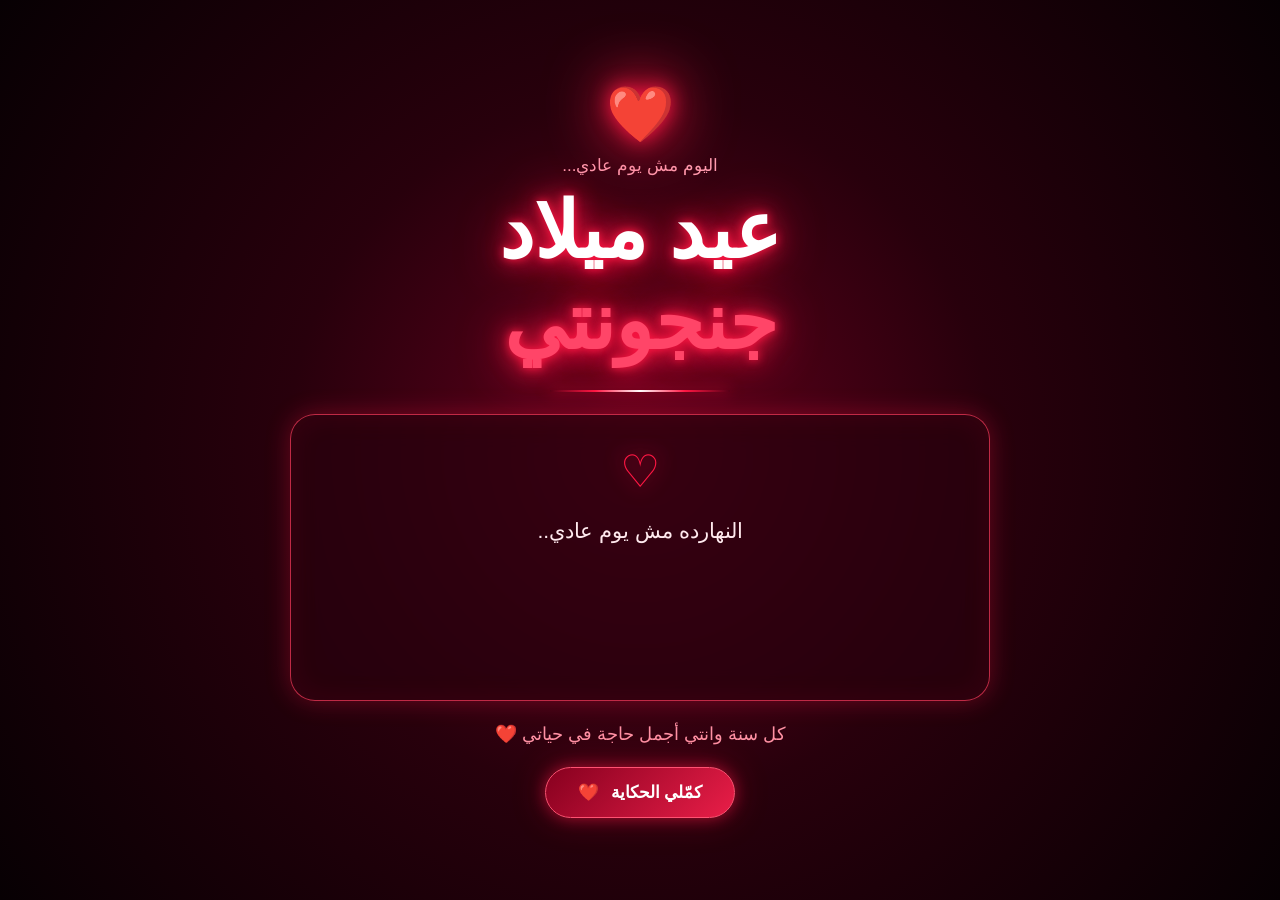
==== commit 62b9e882: "Update gallery.html" ====
--- a/gallery.html
+++ b/gallery.html
@@ -38,7 +38,6 @@
     </button>
 
 </main>
-
 <div class="transition">
     <div>❤️</div>
 </div>
